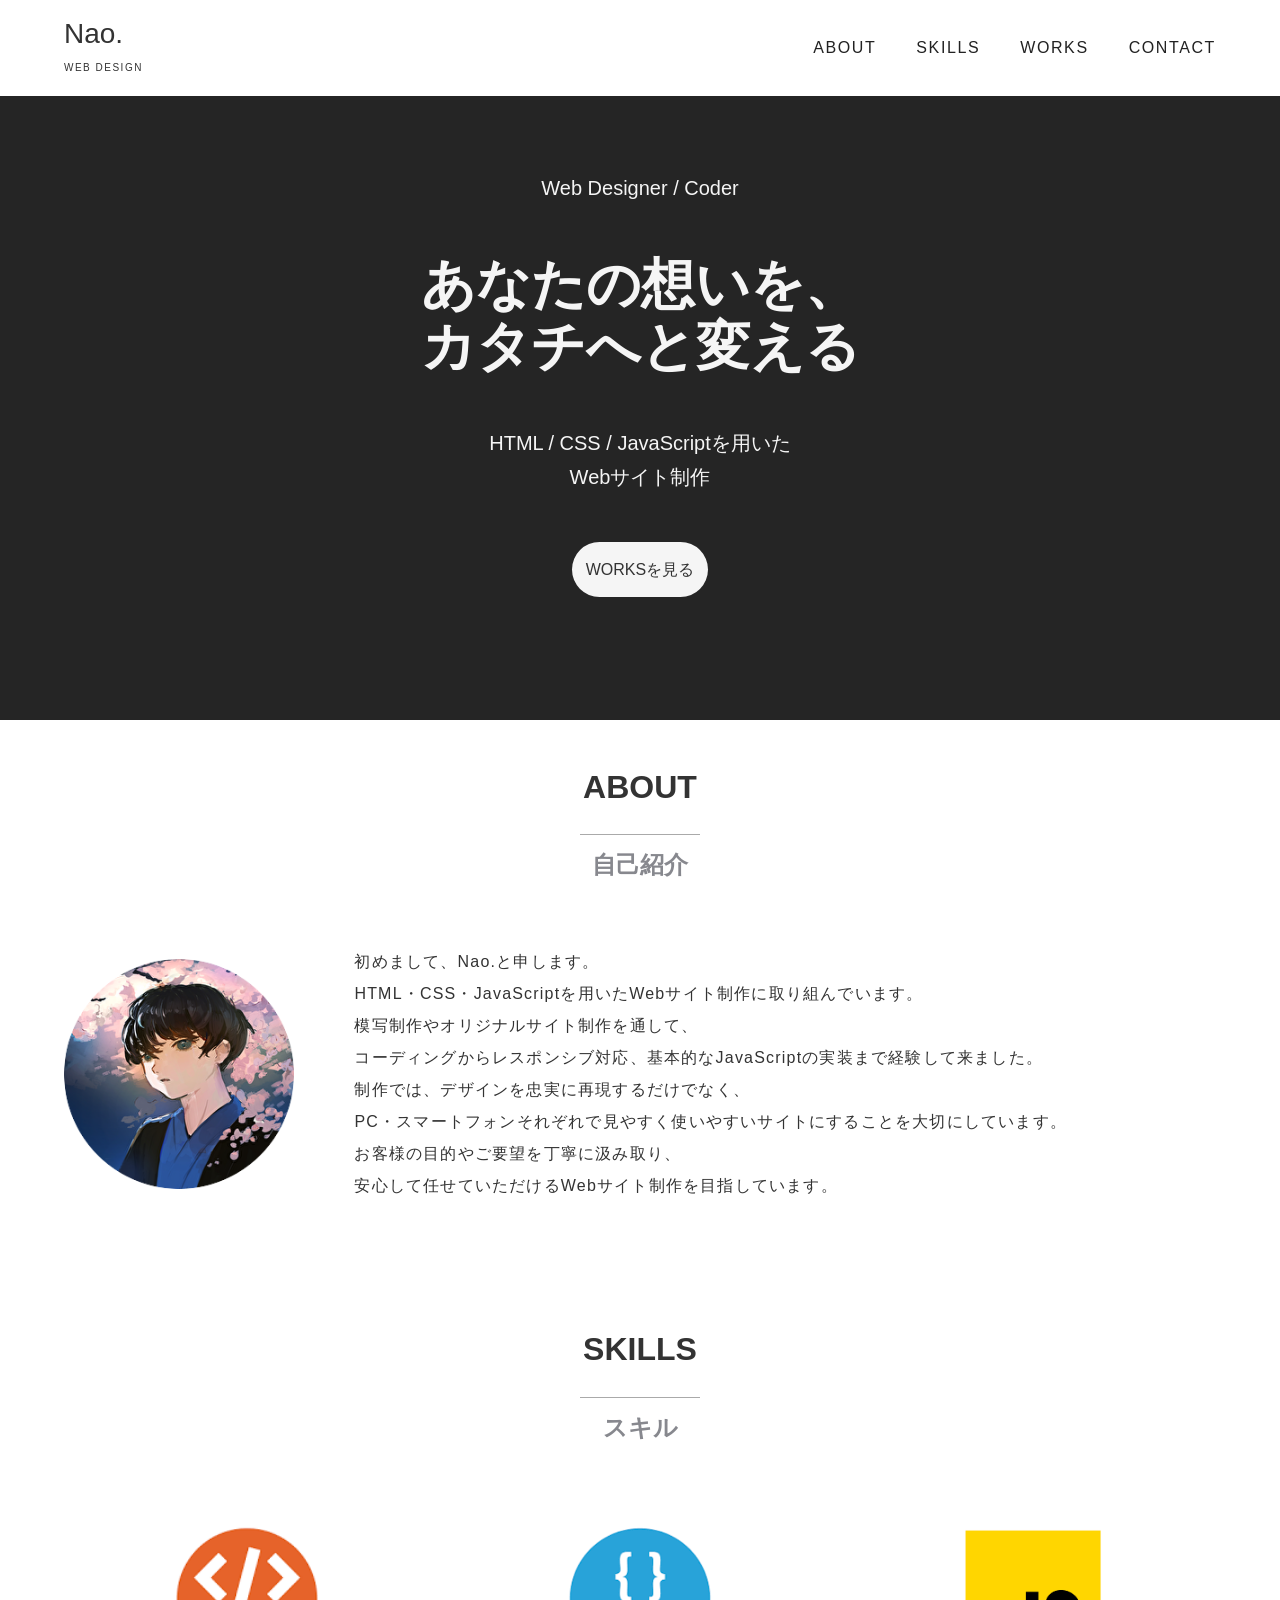
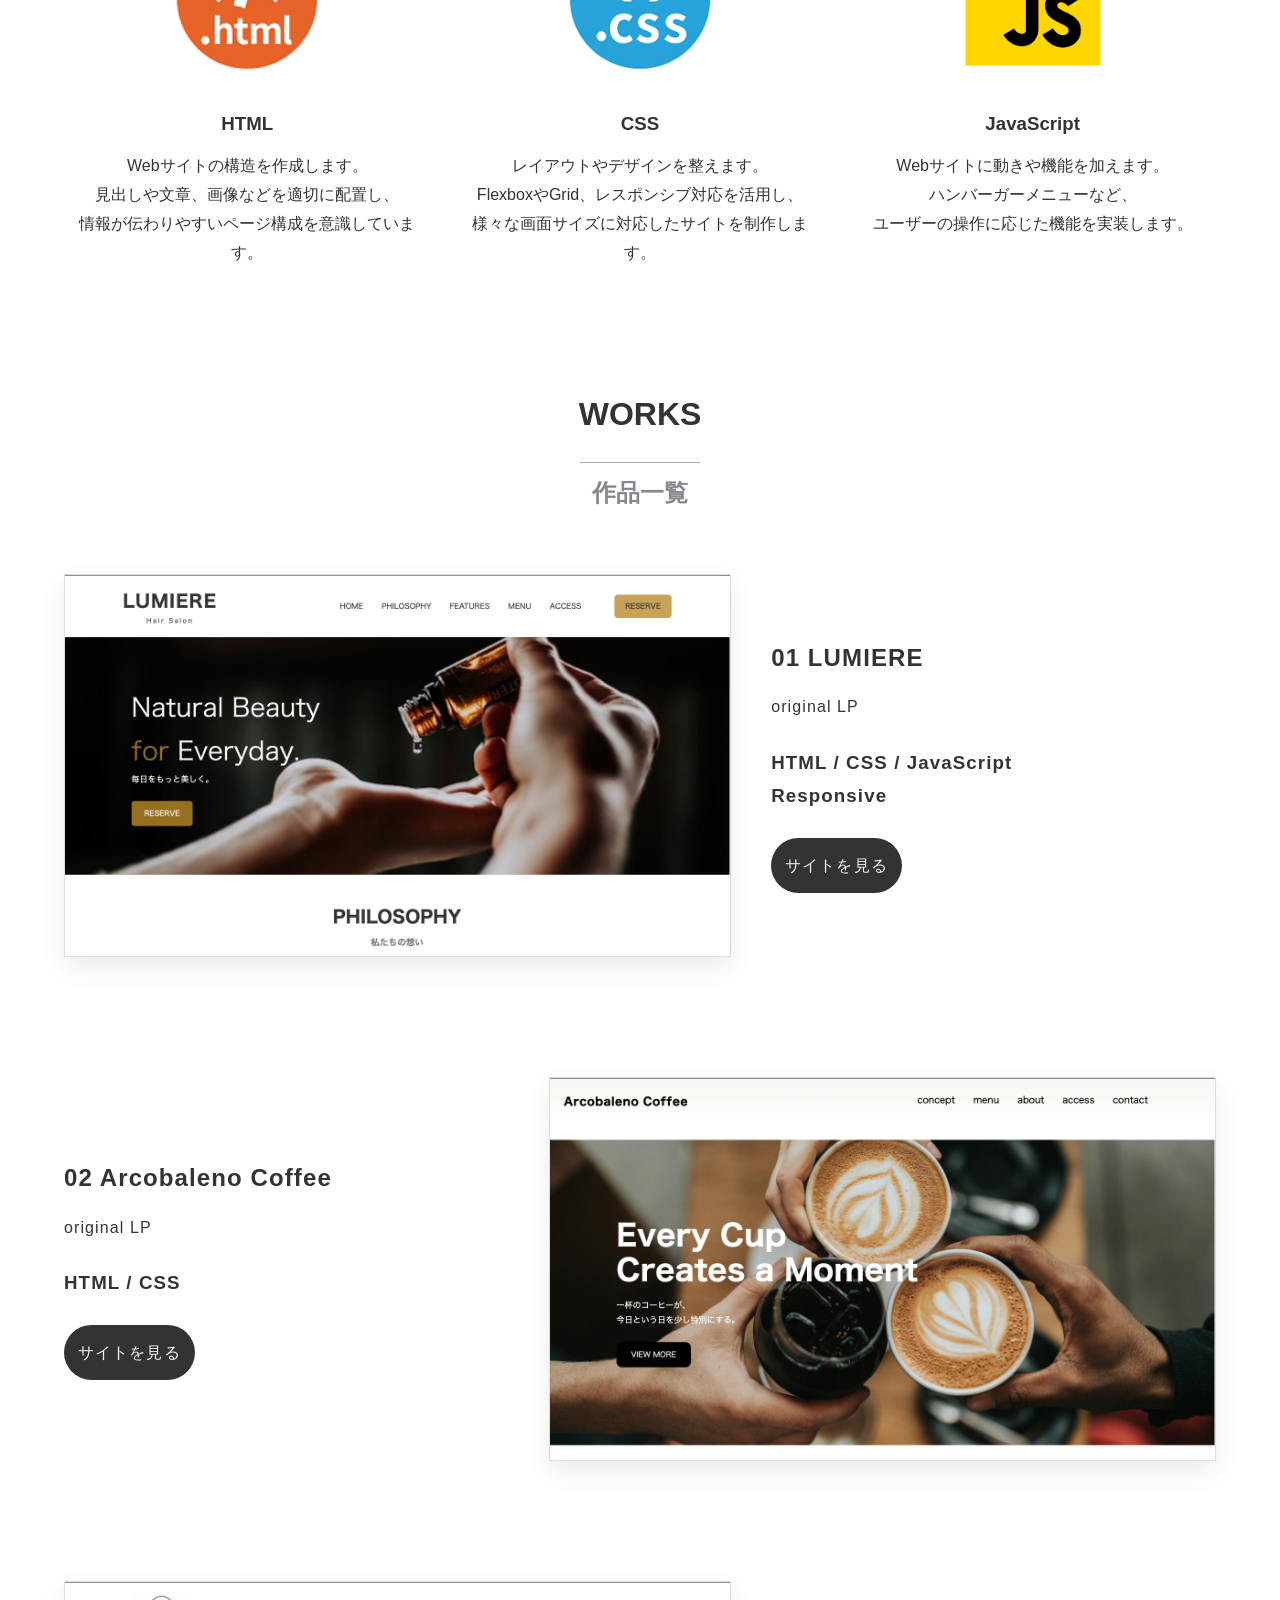
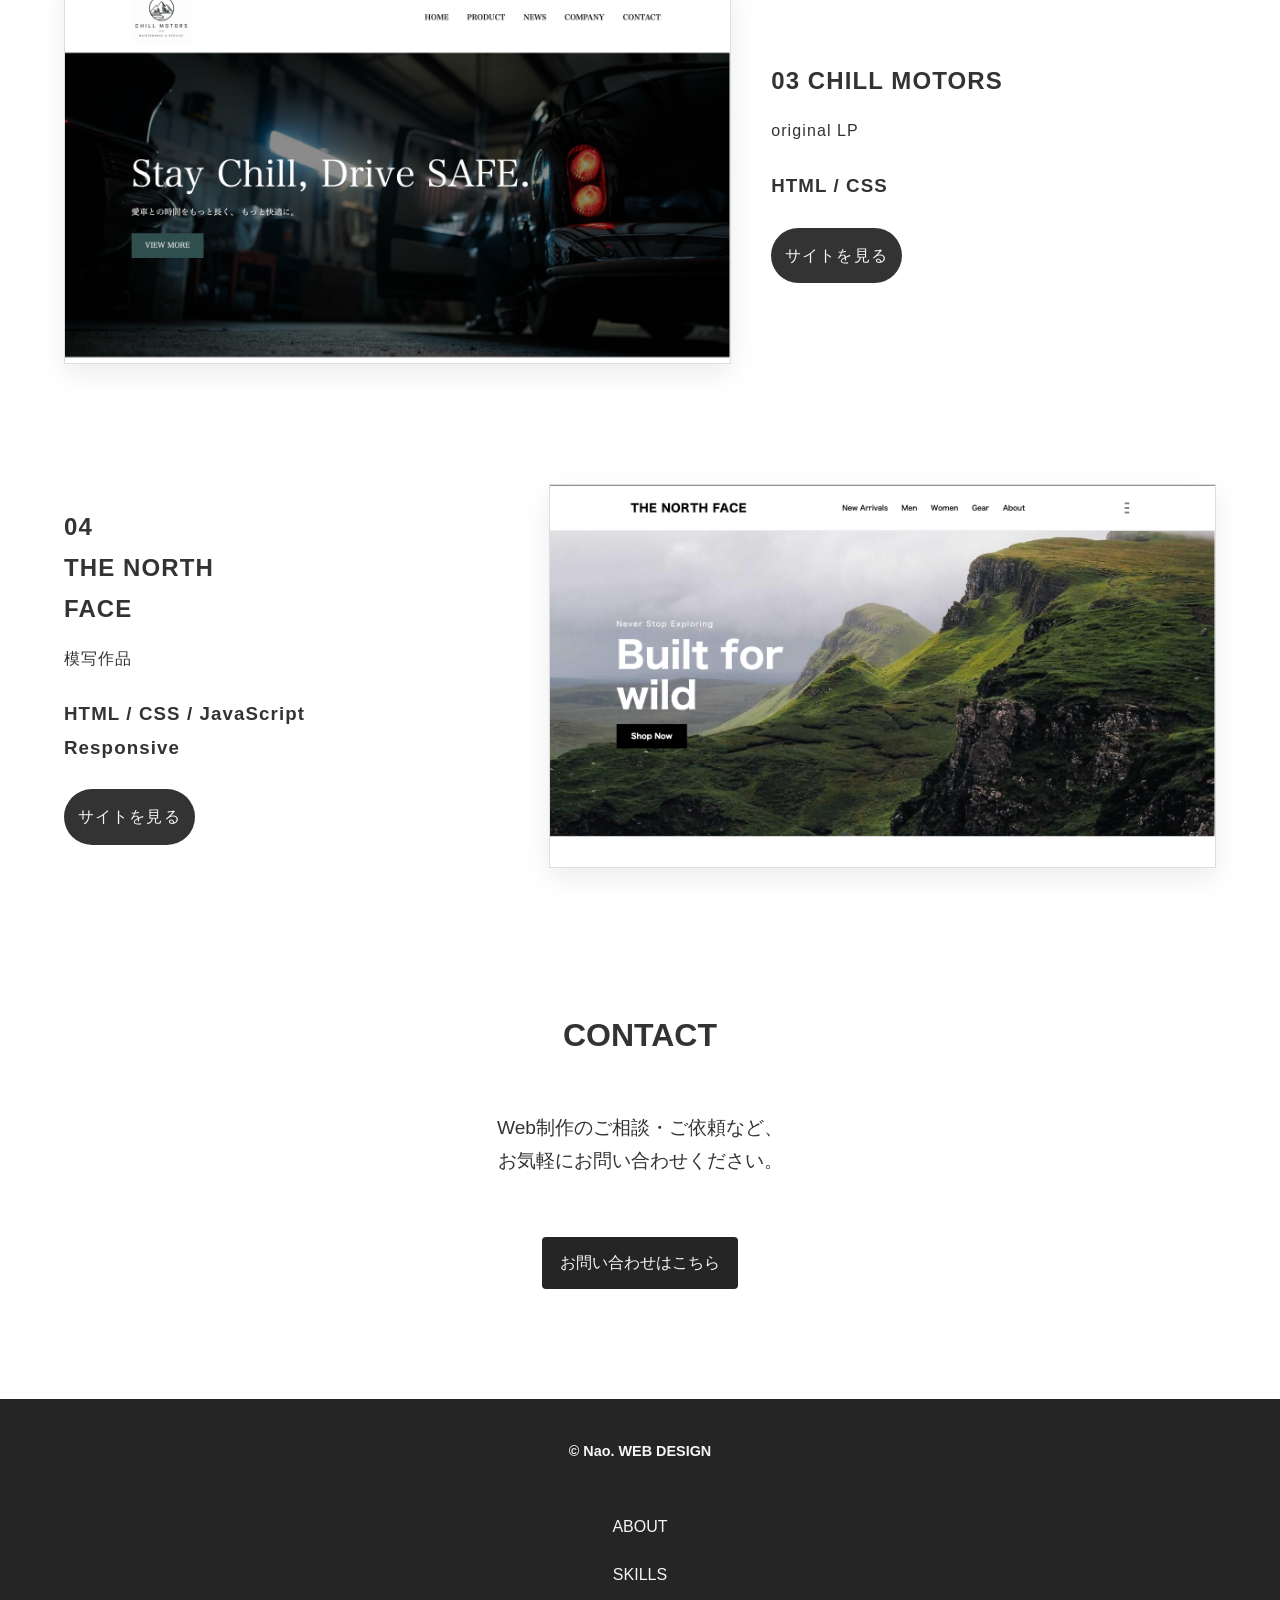
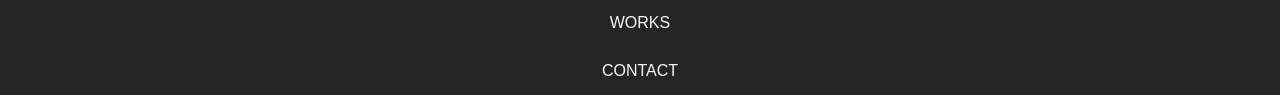
==== index.html @ cbc81096 "first upload" ====
<!DOCTYPE html>
<html lang="ja">
<head>
    <meta charset="UTF-8">
    <meta name="viewport" content="width=device-width, initial-scale=1.0">
    <link rel="stylesheet" href="css/style.css"> 
    <title>Nao. WEB DESIGN</title>
</head>
<body>
    <header>
        <header id="header">
            <div class="container">
                <div class="header-logo">
                    <h1>Nao.<br>
                        <span>WEB DESIGN</span>
                    </h1>
                </div>

                <nav class="header-list">
                    <ul>
                        <li class="header-item">
                         <a href="#about">ABOUT</a>
                        </li>

                        <li class="header-item">
                         <a href="#skills">SKILLS</a>
                        </li>

                        <li class="header-item">
                         <a href="#works">WORKS</a>
                        </li>

                        <li class="header-item">
                         <a href="#contact">CONTACT</a>
                        </li>
                    </ul>

                </nav>

                    <button class="menu-btn">
                        <span></span>
                        <span></span>
                        <span></span>
                    </button>

                    <nav class="nav">
                        <a href="#about">ABOUT</a>
                        <a href="#skills">SKILLS</a>
                        <a href="#works">WORKS</a>
                        <a href="#contact">CONTACT</a>
                    </nav>
            </div>
        </header>
    </header>
    <main>
        <section id="hero">
            <div class="container">
                <div class="hero-text">
                    <p>Web Designer / Coder</p>
                    <h2>あなたの想いを、<br>
                        カタチへと変える
                    </h2>
                    <p>HTML / CSS / JavaScriptを用いた<br>
                    Webサイト制作</p>
                </div>

                <a class="hero-btn" href="#works" alt="worksを見る">WORKSを見る</a>
            </div>
        </section>

        <section id="about">
            <div class="container">
                    <h2 class="section-title">
                        ABOUT<br>
                        <span>自己紹介</span>
                    </h2>
                <div class="about-container">

                    <img class="about-img" src="images/IMG_0312.PNG" alt="#"></img>

                    <div class="about-text">
                        <p>
                            初めまして、Nao.と申します。<br>

                            HTML・CSS・JavaScriptを用いたWebサイト制作に取り組んでいます。<br>

                            模写制作やオリジナルサイト制作を通して、<br>
                            コーディングからレスポンシブ対応、基本的なJavaScriptの実装まで経験して来ました。<br>

                            制作では、デザインを忠実に再現するだけでなく、<br>
                            PC・スマートフォンそれぞれで見やすく使いやすいサイトにすることを大切にしています。<br>

                            お客様の目的やご要望を丁寧に汲み取り、<br>
                            安心して任せていただけるWebサイト制作を目指しています。
                        </p>
                    </div>
                </div>
            </div>
        </section>

        <section id="skills">
            <div class="container">
                    <h2 class="section-title">
                        SKILLS<br>
                        <span>スキル</span>
                    </h2>

                <div class="skills-container">
                    <div class="skills-card">
                        <img class="card-img" src="images/HTML-icon.png" alt="html"></img>
                        <h3>HTML</h3>
                        <p>
                            Webサイトの構造を作成します。<br>
                            見出しや文章、画像などを適切に配置し、<br>
                            情報が伝わりやすいページ構成を意識しています。
                        </p>
                    </div>

                    <div class="skills-card">
                        <img class="card-img" src="images/css-icon.png" alt="css"></img>
                        <h3>CSS</h3>
                        <p>
                            レイアウトやデザインを整えます。<br>
                            FlexboxやGrid、レスポンシブ対応を活用し、<br>
                            様々な画面サイズに対応したサイトを制作します。
                        </p>
                    </div>

                    <div class="skills-card">
                        <img class="card-img" src="images/js-icon.png" alt="js"></img>
                        <h3>JavaScript</h3>
                        <p>
                            Webサイトに動きや機能を加えます。<br>
                            ハンバーガーメニューなど、<br>
                            ユーザーの操作に応じた機能を実装します。
                        </p>
                    </div>
                </div>
            </div>
        </section>

        <section id="works">
            <div class="container">
                    <h2 class="section-title">
                        WORKS<br>
                        <span>作品一覧</span>
                    </h2>
                <div class="works-container">
                    <div class="works-item">

                        <a href="lumiere.html">
                         <img class="works-image" src="images/lumiere-2.png" alt="Lumiere"></img>
                        </a>

                        <div class="works-text">
                            <h2>01 LUMIERE</h2>
                            <p>original LP</p>
                            <h3>HTML / CSS / JavaScript<br>
                                Responsive
                            </h3>

                            <a class="works-btn" href="https://nao-webdev-portfolio.github.io/lumiere/"
                            target="_blank"
                            rel="noopener noreferrer">
                                サイトを見る
                            </a>
                        </div>
                    </div>

                    <div class="works-item">

                        <div class="works-text">
                            <h2>02 Arcobaleno Coffee</h2>
                            <p>original LP</p>
                            <h3>HTML / CSS</h3>

                            <a class="works-btn" href="https://nao-webdev-portfolio.github.io/arcobaleno/"
                            target="_blank"
                            rel="noopener noreferrer">
                                サイトを見る
                            </a>
                        </div>

                        <a href="arcobaleno-coffee.html">
                         <img class="works-image" src="images/cafe-2.png" alt="Arcobaleno Coffee"></img>
                        </a>

                    </div>

                    <div class="works-item">

                        <a href="chill-motors.html">
                         <img class="works-image" src="images/chill-motors-2.png" alt="chill Motors"></img>
                        </a>

                        <div class="works-text">
                            <h2>03 CHILL MOTORS</h2>
                            <p>original LP</p>
                            <h3>HTML / CSS</h3>

                            <a class="works-btn" href="https://nao-webdev-portfolio.github.io/chill-motors/"
                            target="_blank"
                            rel="noopener noreferrer">
                                サイトを見る
                            </a>
                        </div>
                    </div>

                    <div class="works-item">

                        <div class="works-text">
                            <h2>
                                04<br>
                                THE NORTH<br>
                                FACE
                            </h2>
                            <p>模写作品</p>
                            <h3>HTML / CSS / JavaScript<br>
                                Responsive</h3>

                            <a class="works-btn" href="https://nao-webdev-portfolio.github.io/the-north-face/"
                            target="_blank"
                            rel="noopener noreferrer">
                                サイトを見る
                            </a>   
                        </div>

                            <a href="the-north-face.html">
                             <img class="works-image" src="images/tnf-2.png" alt="the north face"></img>
                            </a>
                    </div>
                </div>
            </div>
        </section>

        <section id="contact">
            <div class="container">
                <h2 class="section-title">
                    CONTACT
                </h2>

                <div class="contact-container">
                    <div class="contact-text">
                        <p>Web制作のご相談・ご依頼など、<br>
                            お気軽にお問い合わせください。</p>
                    </div>

                    <a class="contact-btn" href="mailto:peanutsn4o@gmail.com?subject=Webサイト制作についてのお問い合わせ">
                        お問い合わせはこちら
                    </a>
                </div>
            </div>
        </section>
    </main>
    <footer>
        <footer id="footer">
            <div class="container">
                <h3 class="footer-title">
                    © Nao.  WEB DESIGN
                </h3>

                <nav class="footer-list">
                    <ul class="footer">
                        <a href="#about">ABOUT</a>
                    </ul>

                    <ul class="footer">
                        <a href="#skills">SKILLS</a>
                    </ul>

                    <ul class="footer">
                        <a href="#works">WORKS</a>
                    </ul>

                    <ul class="footer">
                        <a href="#contact">CONTACT</a>
                    </ul>
                </nav>
            </div>
        </footer>
    </footer>

    <script src="js/script.js"></script>
</body>
</html>
---- css/style.css ----
/* Reset css */

*{
    margin: 0;
    padding: 0;
    box-sizing: border-box;
}

html{
    scroll-behavior: smooth;
}

body{
    color: #333;
    line-height: 1.7;
    font-family: sans-serif;
}

.container{
    width: 90%;
    max-width: 1200px;
    margin: auto;
}

img{
    max-width: 100%;
    display: block;
}

ul{
    list-style: none;
}

a{
    text-decoration: none;
    color: inherit;
}

button{
    border: none;
    background: transparent;
    cursor: pointer;
}

/* 共通css */

header{
    position: fixed;
    top: 0;
    left: 0;
    width: 100%;
    height: 96px;
    z-index: 10000;
    background-color: #fff;
}

section{
    scroll-margin-top: 96px;
}

.section-title{
    display: block;
    text-align: center;
    margin: 40px 0;

    font-size: 2rem;
}

.section-title span{
    display: block;
    font-size: 1.5rem;
    color: #87888e;

    padding-top: 10px;
    margin-top: 10px;
}

.section-title span::before{
    content: "";
    display: block;
    width: 120px;
    height: 1px;
    background-color: #aaa;
    margin: 0 auto 10px;
}

/* header */

#header{
    width: 100%;
    padding: 20px 0;
}

#header .container{
    width: 90%;
    max-width: 1200px;
    margin: 0 auto;

    display: flex;
    justify-content: space-between;
    align-items: center;
}

.header-logo h1{
    margin: 0;
    font-size: 28px;
    line-height: 1;
    font-weight: 500;
}

.header-logo span{
    font-size: 10px;
    letter-spacing: 0.15em;
}

.header-list{
    display: block;
}

.header-list ul{
    display: flex;
    align-items: center;
    gap: 40px;

    margin: 0;
    padding: 0;

    list-style: none;
}

.header-item a{
    color: #222;
    text-decoration: none;

    font-size: 16px;
    letter-spacing: 0.1em;

    position: relative;
}

.header-item a::after{
    content: "";
    position: absolute;
    left: 0;
    bottom: -6px;

    width: 100%;
    height: 1px;

    background: #222;

    transform: scaleX(0);
    transform-origin: center;

    transition: .4s;
}

.header-item a:hover::after{
    transform: scaleX(1);
}

.menu-btn{
    display: none;
}

.nav{
    display: none;
}

/* hero */

#hero{
    width: 100%;
    min-height: 80vh;
    display: flex;
    align-items: center;
    justify-content: center;
    text-align: center;

    background: #252525;
}

.hero-text{
    color: #f5f5f5;
}

.hero-text p{
    font-size: 20px;
    margin: 48px;
}

.hero-text h2{
    font-size: clamp(42px, 6vh, 80px);
    line-height: 1.15;
    font-weight: 600;
}

.hero-btn{
    display: inline-block;
    padding: 14px;
    border-radius: 28px;
    background: #f5f5f5;

    transition: .4s;
}

.hero-btn:hover{
    opacity: .8;
}

/* about */

#about{
    width: 100%;
}

.about-container{
    display: flex;
    align-items: center;
    gap: 60px;

    margin: 60px 0 120px
}

.about-img{
    width: 20%;
}

.about-text{
    width: 66%;
    line-height: 2;
    letter-spacing: 1.2px;
}

/* skills */

#skills{
    width: 100%;
}

.skills-container{
    display: grid;
    grid-template-columns: repeat(3, 1fr);
    gap: 26px;
    margin-top: 60px;
    margin-bottom: 120px;
}

.skills-card{
    text-align: center;
}

.skills-card .card-img{
    width: 180px;
    height: 180px;
    object-fit: contain;
    display: block;
    margin: 0 auto 20px;
}

.skills-card h3{
    margin-bottom: 12px;
}

.skills-card p{
    line-height: 1.8;
}

/* works */

.works-container{
    display: flex;
    flex-direction: column;
    gap: 80px;
    margin-bottom: 120px;
}

.works-item{
    display: grid;
    grid-template-columns: minmax(0, 1.2fr) minmax(0, 0.8fr);
    align-items: center;
    gap: 40px;
    padding: 20px 0;
}

.works-item:nth-child(even) {
    grid-template-columns: minmax(0, 0.8fr) minmax(0, 1.2fr);
}

.works-image{
    display: block;
    width: 100%;
    height: auto;

    border: 1px solid #ddd;
    box-shadow: 0 10px 25px rgba(0, 0, 0, 0.08);
}

.works-text{
    width: 100%;
    text-align: left;
    letter-spacing: 1.1px;
}

.works-text h2{
    margin-bottom: 15px;
}

.works-text p{
    margin-bottom: 15px;
}

.works-text h3{
    line-height: 1.8;
    margin: 25px 0;
}

.works-btn{
    display: inline-block;
    padding: 14px;
    border-radius: 28px;
    background: #333;
    color: #f5f5f5;
    
    transition: .5s;
}

.works-btn:hover{
    opacity: .8;
}

/* contact */

.contact-container{
    display: block;
    text-align: center;
    margin: 50px 0;
}

.contact-text{
    font-size: 1.2rem;
}

.contact-btn{
    display: inline-block;
    padding: 12px 18px;
    border-radius: 4px;
    margin: 60px 0;

    background: #252525;
    color: #f5f5f5;

    transition: .5s;
}

.contact-btn:hover{
    transform: scale(1.2);
}

/* footer */

#footer{
    background: #252525;
    color: #f5f5f5;
}

.footer-title{
    display: block;
    text-align: center;
    font-size: 0.9rem;
    padding: 40px 0;
}

.footer-list{
    display: block;
    text-align: center;
    line-height: 3;
}


/* responsive */

@media (max-width: 768px){

    .header-list{
        display: none;
    }

    .menu-btn{
        display: flex;
        flex-direction: column;
        justify-content: center;
        gap: 5px;
        width: 40px;
        height: 40px;
    }

    .menu-btn span {
        display: block;
        width: 24px;
        height: 2px;
        background-color: #333;
    }

    .nav{
        display: none;
    }

    .nav.active{
        display: flex;
        flex-direction: column;
        position: absolute;
        top: 96px;
        left: 0;
        width: 100%;
        background-color: #fff;
        padding: 20px 0;
        z-index: 9999;
        
    }

    /* hero */

    .hero{
        padding-top: 100px;
    }

    .hero-text{
        padding: 40px 0;
    }

    .hero-text h2{
        font-size: 2.4rem;
        line-height: 1.6;
    }

    .hero p{
        font-size: 0.9rem;
        line-height: 1.8;
    }

    /* about */

    .about-container{
        flex-direction: column;
        gap: 30px;
    }

    .about-img{
        width: 170px;
    }

    .about-text{
        width: 90%;
    }

    /* skills */

    .skills-container{
        grid-template-columns: 1fr;
        gap: 40px;
    }

    /* works */

    .works-item{
        display: flex;
        flex-direction: column;
        gap: 24px;
    }
    
    .works-item:nth-child(even)
    .works-text{
        order: 2;
    }

    .works-item:nth-child(even) > a{
        order: 1;
    }

}
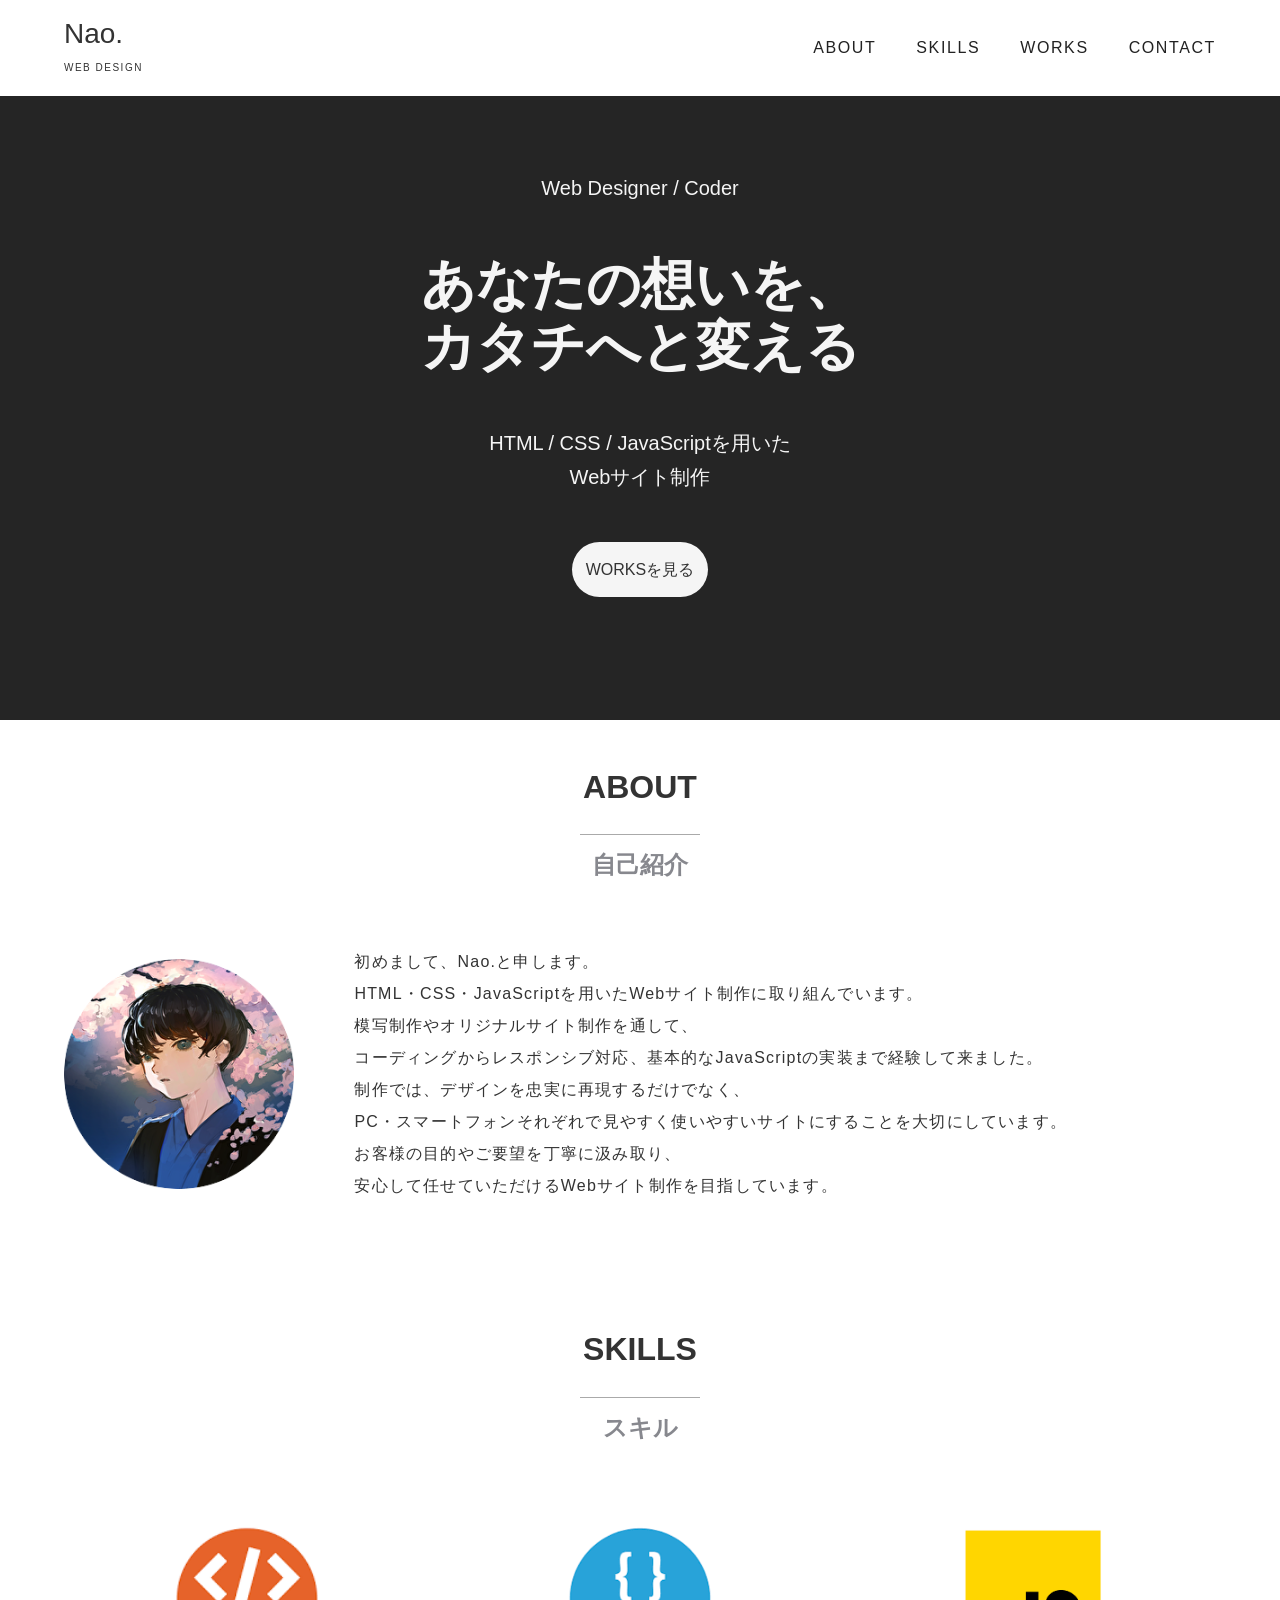
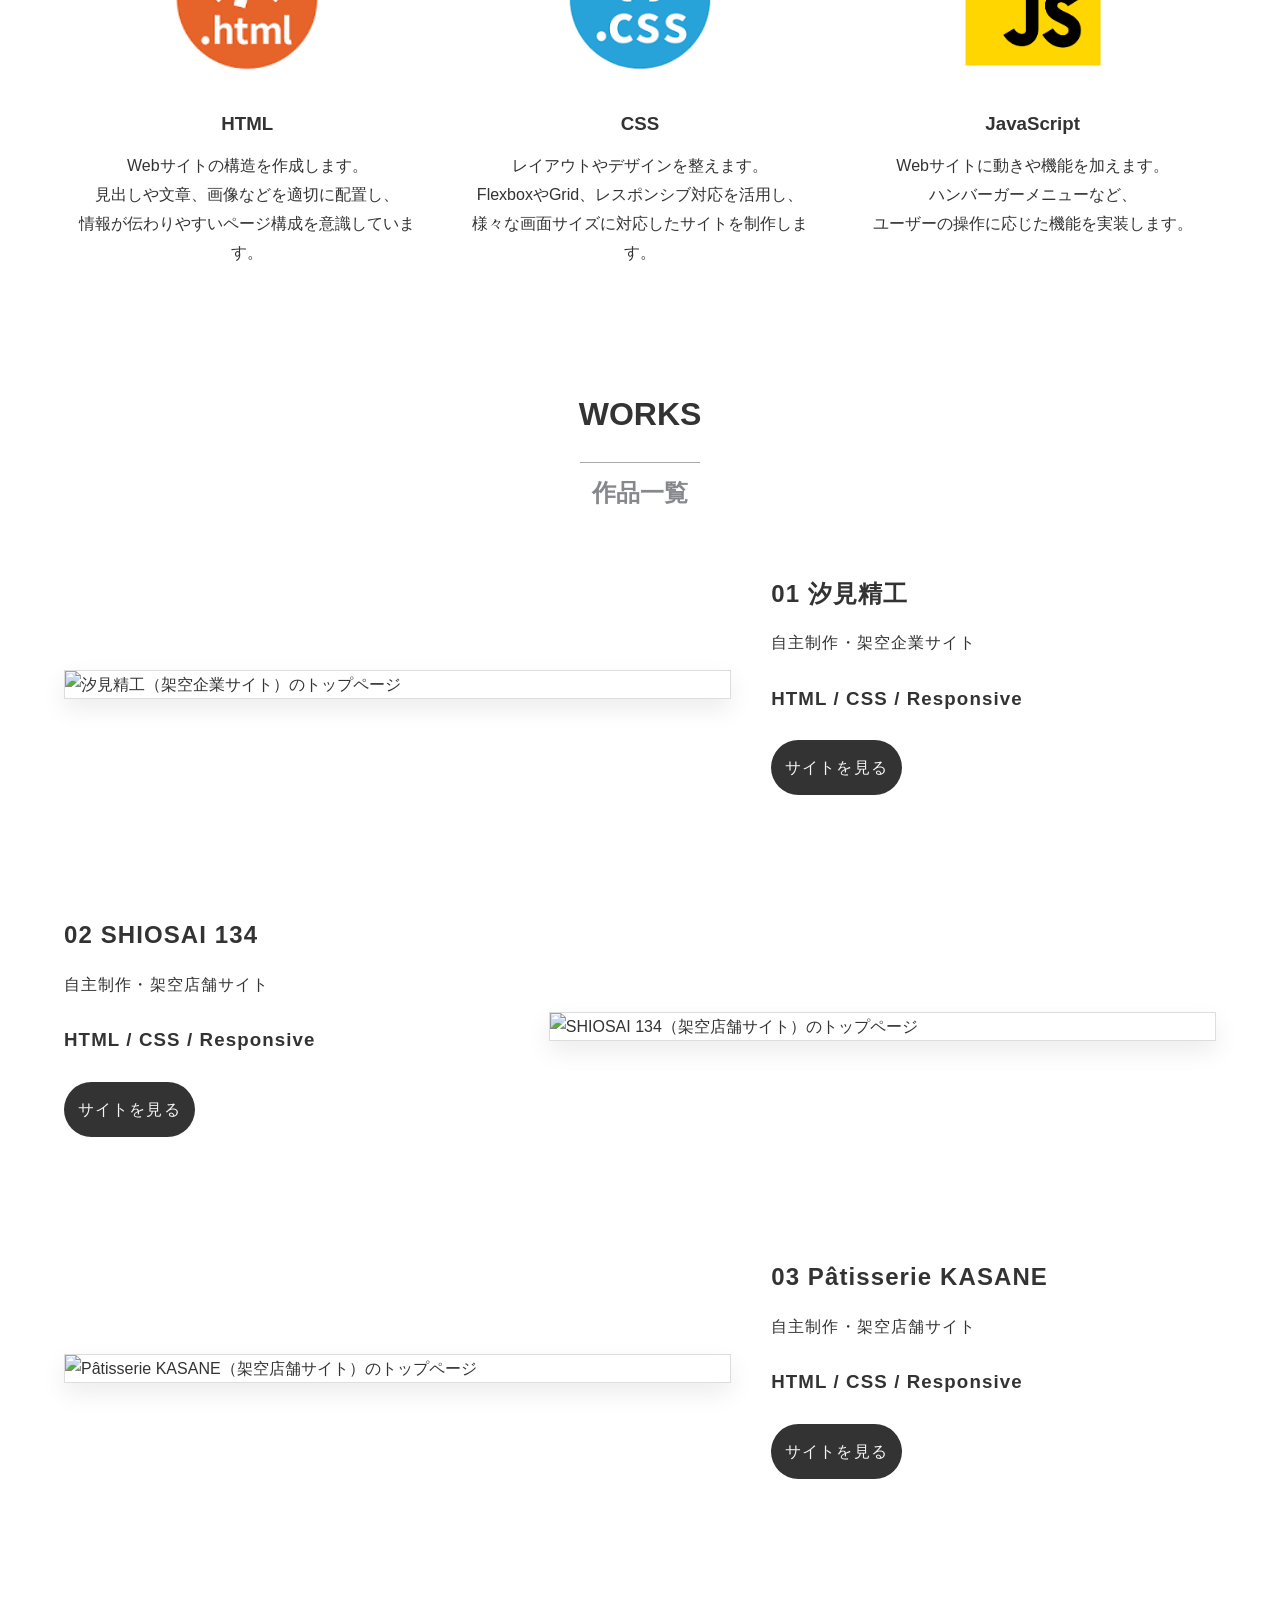
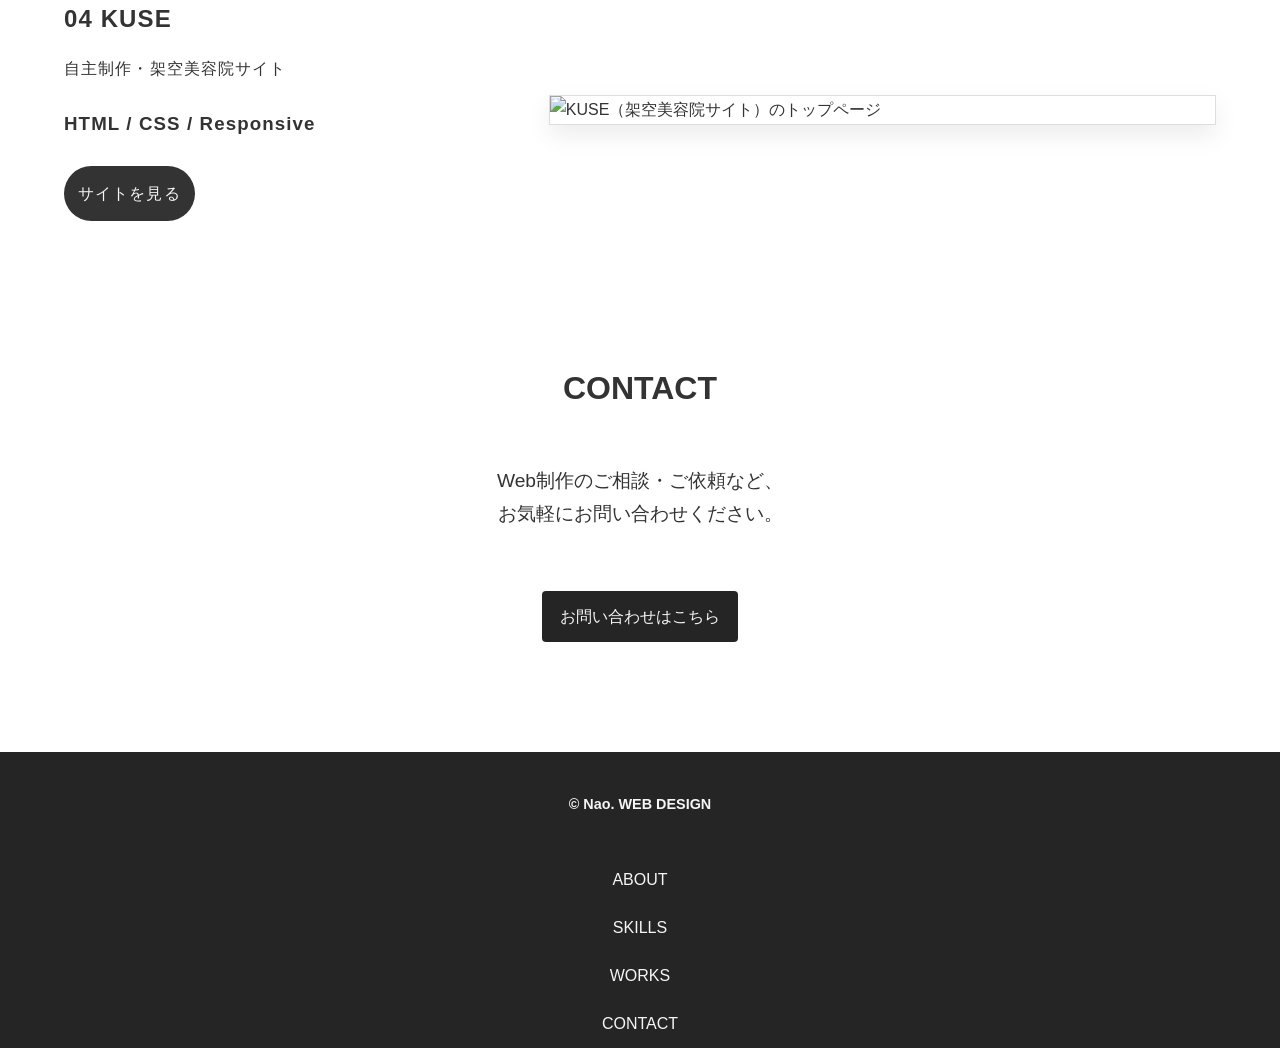
==== commit d8729527: "Add files via upload" ====
--- a/index.html
+++ b/index.html
@@ -148,85 +148,86 @@
                 <div class="works-container">
                     <div class="works-item">
 
-                        <a href="lumiere.html">
-                         <img class="works-image" src="images/lumiere-2.png" alt="Lumiere"></img>
+                        <a href="works/01-manufacturing/"
+                        target="_blank"
+                        rel="noopener noreferrer">
+                         <img class="works-image" src="images/thumb-01-manufacturing.jpg" alt="汐見精工（架空企業サイト）のトップページ"></img>
                         </a>
 
                         <div class="works-text">
-                            <h2>01 LUMIERE</h2>
-                            <p>original LP</p>
-                            <h3>HTML / CSS / JavaScript<br>
-                                Responsive
-                            </h3>
-
-                            <a class="works-btn" href="https://nao-webdev-portfolio.github.io/lumiere/"
-                            target="_blank"
-                            rel="noopener noreferrer">
-                                サイトを見る
-                            </a>
-                        </div>
-                    </div>
-
-                    <div class="works-item">
-
-                        <div class="works-text">
-                            <h2>02 Arcobaleno Coffee</h2>
-                            <p>original LP</p>
-                            <h3>HTML / CSS</h3>
-
-                            <a class="works-btn" href="https://nao-webdev-portfolio.github.io/arcobaleno/"
-                            target="_blank"
-                            rel="noopener noreferrer">
-                                サイトを見る
-                            </a>
-                        </div>
-
-                        <a href="arcobaleno-coffee.html">
-                         <img class="works-image" src="images/cafe-2.png" alt="Arcobaleno Coffee"></img>
+                            <h2>01 汐見精工</h2>
+                            <p>自主制作・架空企業サイト</p>
+                            <h3>HTML / CSS / Responsive</h3>
+
+                            <a class="works-btn" href="works/01-manufacturing/"
+                            target="_blank"
+                            rel="noopener noreferrer">
+                                サイトを見る
+                            </a>
+                        </div>
+                    </div>
+
+                    <div class="works-item">
+
+                        <div class="works-text">
+                            <h2>02 SHIOSAI 134</h2>
+                            <p>自主制作・架空店舗サイト</p>
+                            <h3>HTML / CSS / Responsive</h3>
+
+                            <a class="works-btn" href="works/02-cafe/"
+                            target="_blank"
+                            rel="noopener noreferrer">
+                                サイトを見る
+                            </a>
+                        </div>
+
+                        <a href="works/02-cafe/"
+                        target="_blank"
+                        rel="noopener noreferrer">
+                         <img class="works-image" src="images/thumb-02-cafe.jpg" alt="SHIOSAI 134（架空店舗サイト）のトップページ"></img>
                         </a>
 
                     </div>
 
                     <div class="works-item">
 
-                        <a href="chill-motors.html">
-                         <img class="works-image" src="images/chill-motors-2.png" alt="chill Motors"></img>
+                        <a href="works/03-patisserie/"
+                        target="_blank"
+                        rel="noopener noreferrer">
+                         <img class="works-image" src="images/thumb-03-patisserie.jpg" alt="Pâtisserie KASANE（架空店舗サイト）のトップページ"></img>
                         </a>
 
                         <div class="works-text">
-                            <h2>03 CHILL MOTORS</h2>
-                            <p>original LP</p>
-                            <h3>HTML / CSS</h3>
-
-                            <a class="works-btn" href="https://nao-webdev-portfolio.github.io/chill-motors/"
-                            target="_blank"
-                            rel="noopener noreferrer">
-                                サイトを見る
-                            </a>
-                        </div>
-                    </div>
-
-                    <div class="works-item">
-
-                        <div class="works-text">
-                            <h2>
-                                04<br>
-                                THE NORTH<br>
-                                FACE
-                            </h2>
-                            <p>模写作品</p>
-                            <h3>HTML / CSS / JavaScript<br>
-                                Responsive</h3>
-
-                            <a class="works-btn" href="https://nao-webdev-portfolio.github.io/the-north-face/"
+                            <h2>03 Pâtisserie KASANE</h2>
+                            <p>自主制作・架空店舗サイト</p>
+                            <h3>HTML / CSS / Responsive</h3>
+
+                            <a class="works-btn" href="works/03-patisserie/"
+                            target="_blank"
+                            rel="noopener noreferrer">
+                                サイトを見る
+                            </a>
+                        </div>
+                    </div>
+
+                    <div class="works-item">
+
+                        <div class="works-text">
+                            <h2>04 KUSE</h2>
+                            <p>自主制作・架空美容院サイト</p>
+                            <h3>HTML / CSS / Responsive</h3>
+
+                            <a class="works-btn" href="works/04-hairsalon/"
                             target="_blank"
                             rel="noopener noreferrer">
                                 サイトを見る
                             </a>   
                         </div>
 
-                            <a href="the-north-face.html">
-                             <img class="works-image" src="images/tnf-2.png" alt="the north face"></img>
+                            <a href="works/04-hairsalon/"
+                            target="_blank"
+                            rel="noopener noreferrer">
+                             <img class="works-image" src="images/thumb-04-hairsalon.jpg" alt="KUSE（架空美容院サイト）のトップページ"></img>
                             </a>
                     </div>
                 </div>
